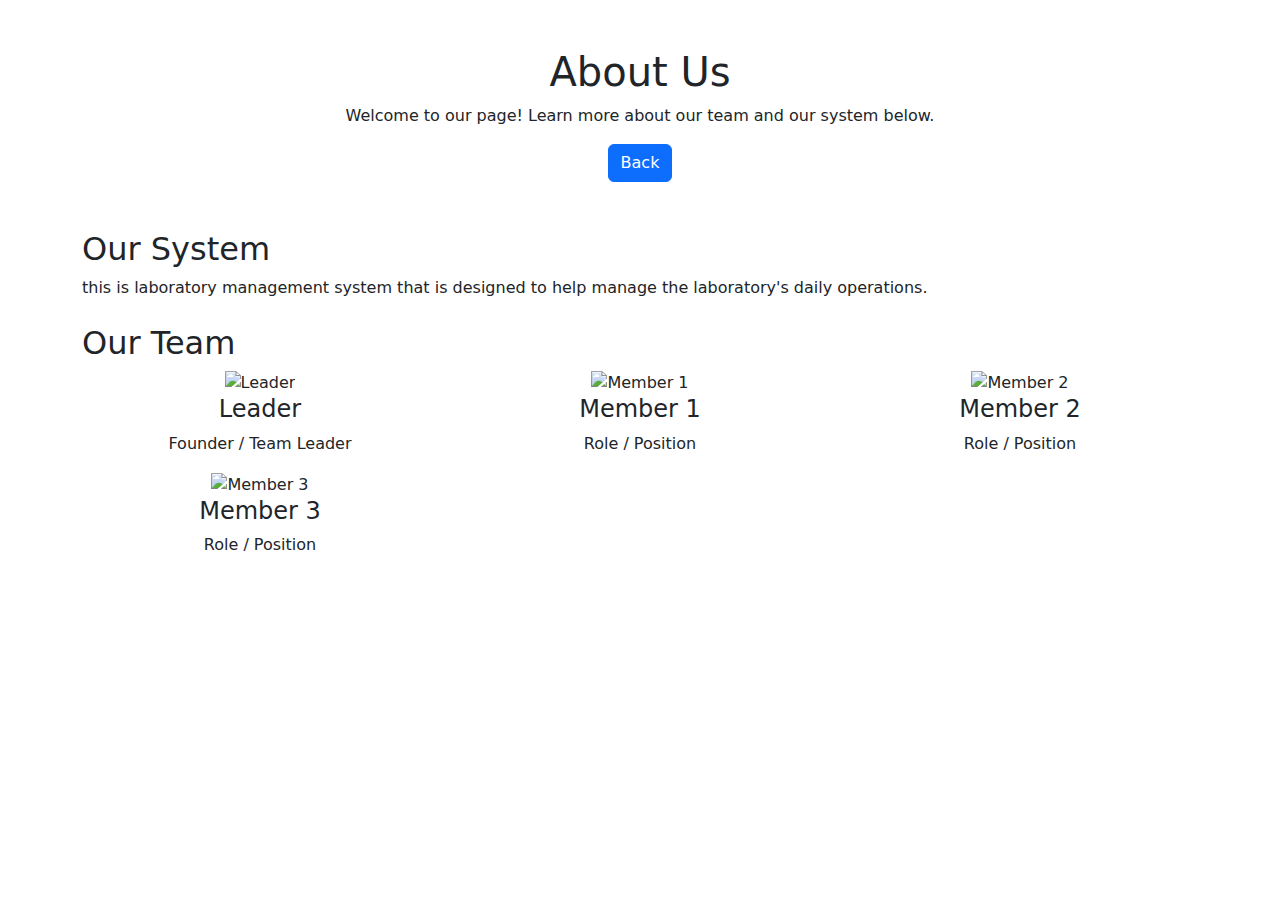
==== HTML/about.html @ 0c60f77a "Update about.html" ====
<!DOCTYPE html>
<html lang="en">
<head>
    <meta charset="UTF-8">
    <meta name="viewport" content="width=device-width, initial-scale=1.0">
    <title>About Us</title>
    <link rel="stylesheet" href="https://cdn.jsdelivr.net/npm/bootstrap@5.3.0/dist/css/bootstrap.min.css">
    <link rel="stylesheet" href="../CSS/about.css">
</head>
<body>
    <div class="container mt-5">
        <h1 class="text-center">About Us</h1>
        <p class="text-center">Welcome to our page! Learn more about our team and our system below.</p>

        <div class="text-center">
            <button id="back" class="btn btn-primary" onclick="window.location.href='index.html'">Back</button>
        </div>

        <!-- Our System Section -->
        <h2 class="mt-5">Our System</h2>
        <p>
            this is laboratory management system that is designed to help manage the laboratory's daily operations.
        </p>

        <!-- Our Team Section -->
        <h2 class="mt-4">Our Team</h2>
        <div class="row">
            <div class="col-md-4 text-center team-member">
                <img src="leader.jpg" alt="Leader">
                <h4>Leader</h4>
                <p>Founder / Team Leader</p>
            </div>
            <div class="col-md-4 text-center team-member">
                <img src="member1.jpg" alt="Member 1">
                <h4>Member 1</h4>
                <p>Role / Position</p>
            </div>
            <div class="col-md-4 text-center team-member">
                <img src="member2.jpg" alt="Member 2">
                <h4>Member 2</h4>
                <p>Role / Position</p>
            </div>
            <div class="col-md-4 text-center team-member">
                <img src="member3.jpg" alt="Member 3">
                <h4>Member 3</h4>
                <p>Role / Position</p>
            </div>
        </div>
    </div>
    <script src="https://cdn.jsdelivr.net/npm/bootstrap@5.3.0/dist/js/bootstrap.bundle.min.js"></script>
</body>
</html>
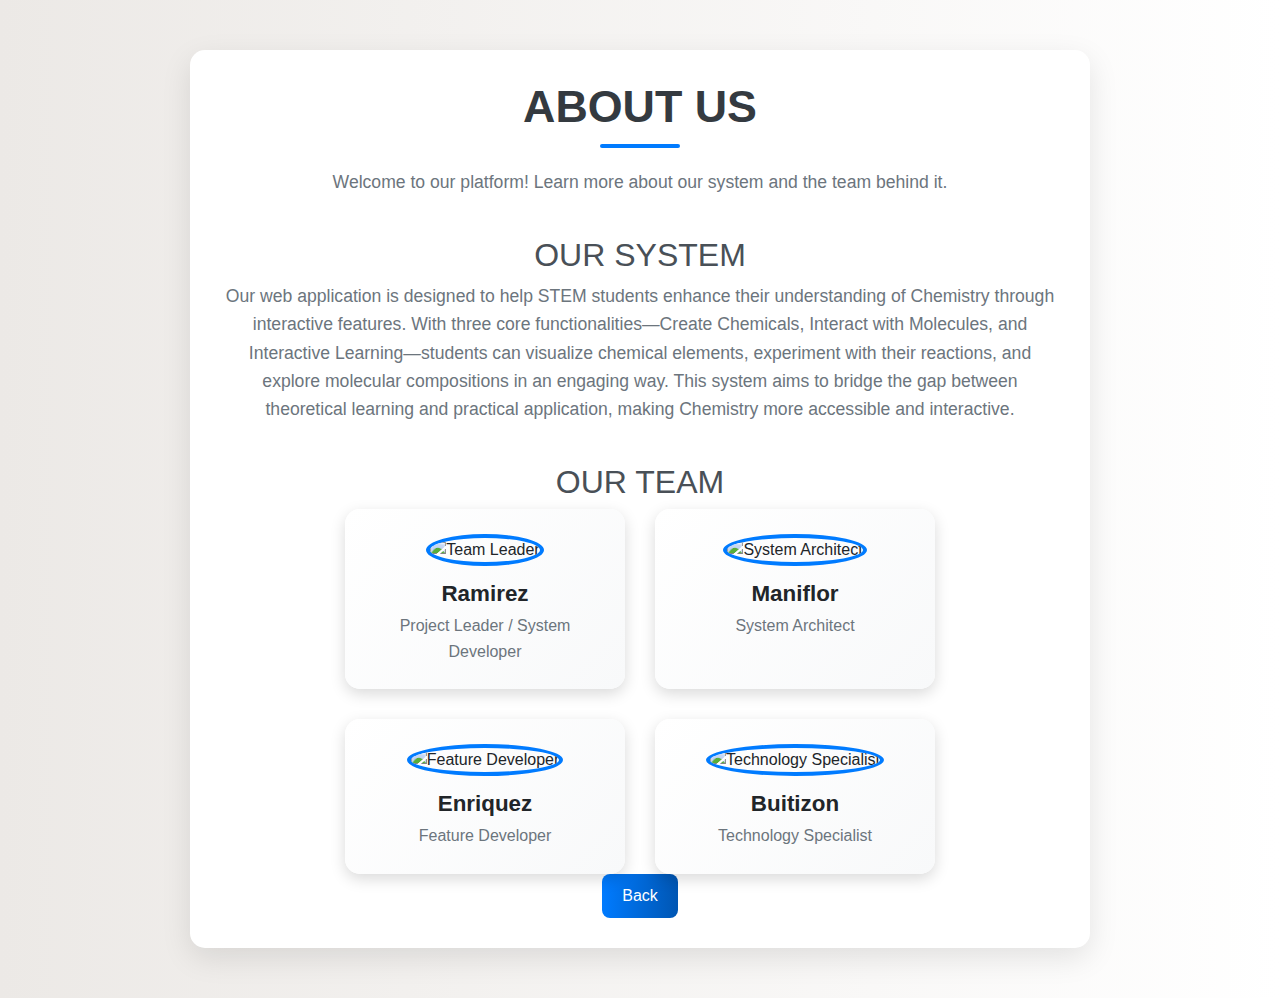
==== commit 068c2ce7: "updated about" ====
--- a/HTML/about.html
+++ b/HTML/about.html
@@ -8,45 +8,42 @@
     <link rel="stylesheet" href="../CSS/about.css">
 </head>
 <body>
-    <div class="container mt-5">
+    <div class="container details">
         <h1 class="text-center">About Us</h1>
-        <p class="text-center">Welcome to our page! Learn more about our team and our system below.</p>
+        <p class="text-center">Welcome to our platform! Learn more about our system and the team behind it.</p>
 
-        <div class="text-center">
-            <button id="back" class="btn btn-primary" onclick="window.location.href='index.html'">Back</button>
-        </div>
-
-        <!-- Our System Section -->
-        <h2 class="mt-5">Our System</h2>
+        <h2 class="details">Our System</h2>
         <p>
-            this is laboratory management system that is designed to help manage the laboratory's daily operations.
+            Our web application is designed to help STEM students enhance their understanding of Chemistry through interactive features. With three core functionalities—Create Chemicals, Interact with Molecules, and Interactive Learning—students can visualize chemical elements, experiment with their reactions, and explore molecular compositions in an engaging way. This system aims to bridge the gap between theoretical learning and practical application, making Chemistry more accessible and interactive.
         </p>
 
-        <!-- Our Team Section -->
-        <h2 class="mt-4">Our Team</h2>
+        <h2 class="details">Our Team</h2>
         <div class="row">
-            <div class="col-md-4 text-center team-member">
-                <img src="leader.jpg" alt="Leader">
-                <h4>Leader</h4>
-                <p>Founder / Team Leader</p>
+            <div class="team-member-info">
+                <img src="https://dummyimage.com/300" alt="Team Leader">
+                <h4>Ramirez</h4>
+                <p>Project Leader / System Developer</p>
             </div>
-            <div class="col-md-4 text-center team-member">
-                <img src="member1.jpg" alt="Member 1">
-                <h4>Member 1</h4>
-                <p>Role / Position</p>
+            <div class="team-member-info">
+                <img src="https://dummyimage.com/300" alt="System Architect">
+                <h4>Maniflor</h4>
+                <p>System Architect</p>
             </div>
-            <div class="col-md-4 text-center team-member">
-                <img src="member2.jpg" alt="Member 2">
-                <h4>Member 2</h4>
-                <p>Role / Position</p>
+            <div class="team-member-info">
+                <img src="https://dummyimage.com/300" alt="Feature Developer">
+                <h4>Enriquez</h4>
+                <p>Feature Developer</p>
             </div>
-            <div class="col-md-4 text-center team-member">
-                <img src="member3.jpg" alt="Member 3">
-                <h4>Member 3</h4>
-                <p>Role / Position</p>
+            <div class="team-member-info">
+                <img src="https://dummyimage.com/300" alt="Technology Specialist">
+                <h4>Buitizon</h4>
+                <p>Technology Specialist</p>
             </div>
+        </div>
+        <div class="text-center details">
+            <button id="back" class="btn btn-primary" onclick="window.location.href='index.html'">Back</button>
         </div>
     </div>
     <script src="https://cdn.jsdelivr.net/npm/bootstrap@5.3.0/dist/js/bootstrap.bundle.min.js"></script>
 </body>
-</html>
+</html>--- a/CSS/about.css
+++ b/CSS/about.css
@@ -0,0 +1,118 @@
+/* General Styles */
+body {
+    font-family: 'Poppins', sans-serif;
+    background: linear-gradient(to right, #ece9e6, #ffffff);
+    margin: 0;
+    padding: 0;
+}
+
+.container {
+    max-width: 900px;
+    margin: 50px auto;
+    background: #ffffff;
+    padding: 30px;
+    border-radius: 15px;
+    box-shadow: 0 10px 30px rgba(0, 0, 0, 0.1);
+    transition: all 0.3s ease-in-out;
+}
+
+h1 {
+    font-size: 2.8rem;
+    font-weight: bold;
+    color: #343a40;
+    text-align: center;
+    text-transform: uppercase;
+    margin-bottom: 20px;
+    position: relative;
+}
+
+h1::after {
+    content: '';
+    display: block;
+    width: 80px;
+    height: 4px;
+    background: #007bff;
+    margin: 10px auto 0;
+    border-radius: 2px;
+}
+
+h2 {
+    font-size: 2rem;
+    color: #495057;
+    margin-top: 40px;
+    text-align: center;
+    text-transform: uppercase;
+}
+
+p {
+    color: #6c757d;
+    font-size: 1.1rem;
+    text-align: center;
+    line-height: 1.6;
+}
+
+/* Team Section */
+.row {
+    display: flex;
+    justify-content: center;
+    gap: 30px;
+    flex-wrap: wrap;
+}
+
+.team-member-info {
+    background: linear-gradient(135deg, #ffffff, #f8f9fa);
+    padding: 25px;
+    border-radius: 15px;
+    box-shadow: 0 5px 15px rgba(0, 0, 0, 0.15);
+    transition: transform 0.3s ease-in-out, box-shadow 0.3s ease-in-out;
+    max-width: 280px;
+    text-align: center;
+    position: relative;
+    overflow: hidden;
+}
+
+.team-member-info:hover {
+    transform: translateY(-10px);
+    box-shadow: 0 10px 25px rgba(0, 0, 0, 0.2);
+}
+
+.team-member-info img {
+    width: 100px;
+    height: 100px;
+    border-radius: 50%;
+    object-fit: cover;
+    border: 4px solid #007bff;
+    margin-bottom: 15px;
+    transition: border-color 0.3s ease-in-out;
+}
+
+.team-member-info:hover img {
+    border-color: #0056b3;
+}
+
+.team-member-info h4 {
+    font-size: 1.4rem;
+    color: #212529;
+    margin-bottom: 5px;
+    font-weight: 600;
+}
+
+.team-member-info p {
+    font-size: 1rem;
+    color: #6c757d;
+    margin: 0;
+}
+
+/* Button Styling */
+.btn-primary {
+    background: linear-gradient(to right, #007bff, #0056b3);
+    border: none;
+    padding: 10px 20px;
+    border-radius: 8px;
+    transition: all 0.3s ease-in-out;
+}
+
+.btn-primary:hover {
+    background: linear-gradient(to right, #0056b3, #00408a);
+    transform: scale(1.05);
+}
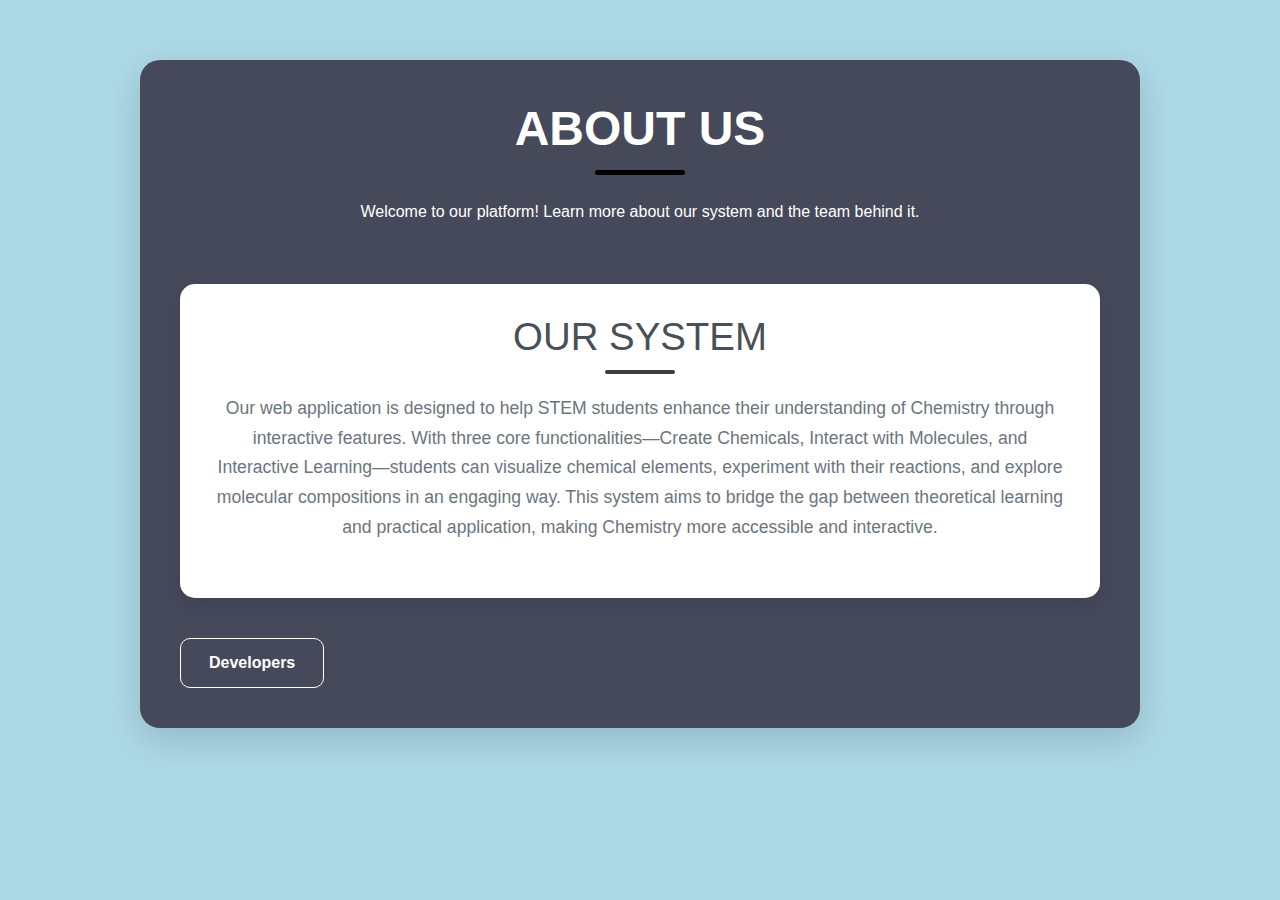
==== commit 54acfd28: "Finish up" ====
--- a/HTML/about.html
+++ b/HTML/about.html
@@ -8,42 +8,59 @@
     <link rel="stylesheet" href="../CSS/about.css">
 </head>
 <body>
-    <div class="container details">
+    <div class="container details" id="aboutSystem">
         <h1 class="text-center">About Us</h1>
         <p class="text-center">Welcome to our platform! Learn more about our system and the team behind it.</p>
 
-        <h2 class="details">Our System</h2>
-        <p>
-            Our web application is designed to help STEM students enhance their understanding of Chemistry through interactive features. With three core functionalities—Create Chemicals, Interact with Molecules, and Interactive Learning—students can visualize chemical elements, experiment with their reactions, and explore molecular compositions in an engaging way. This system aims to bridge the gap between theoretical learning and practical application, making Chemistry more accessible and interactive.
-        </p>
+        <section class="system-section">
+            <h2>Our System</h2>
+            <p>
+                Our web application is designed to help STEM students enhance their understanding of Chemistry through interactive features. 
+                With three core functionalities—Create Chemicals, Interact with Molecules, and Interactive Learning—students can visualize chemical elements, 
+                experiment with their reactions, and explore molecular compositions in an engaging way. This system aims to bridge the gap between theoretical 
+                learning and practical application, making Chemistry more accessible and interactive.
+            </p>
+        </section>
+        <button class="command"id="learn-more" class="btn btn-primary" id="DevButton">Developers</button>
+    </div>
 
-        <h2 class="details">Our Team</h2>
+    <!-- New container for "Our Team" -->
+    <div class="container team-section" class="team-member" style="display: none;" id="aboutTeam">
+        <h2 class="text-center">Our Team</h2>
         <div class="row">
             <div class="team-member-info">
-                <img src="https://dummyimage.com/300" alt="Team Leader">
-                <h4>Ramirez</h4>
-                <p>Project Leader / System Developer</p>
+                <img src="../ChemLabSimulation/images/Jeff.png" alt="Team Leader">
+                <h4>Jeffrey Ramirez</h4>
+                <p>Product Owner</p>
             </div>
             <div class="team-member-info">
-                <img src="https://dummyimage.com/300" alt="System Architect">
-                <h4>Maniflor</h4>
-                <p>System Architect</p>
+                <img src="../ChemLabSimulation/images/Jen.png" alt="System Architect">
+                <h4>Jensha Maniflor</h4>
+                <p>UI/UX Designer</p>
             </div>
             <div class="team-member-info">
-                <img src="https://dummyimage.com/300" alt="Feature Developer">
-                <h4>Enriquez</h4>
-                <p>Feature Developer</p>
+                <img src="../ChemLabSimulation/images/Gab.png" alt="Feature Developer">
+                <h4>Gabriela Enriquez</h4>
+                <p>UI/UX Designer/ System Developer</p>
             </div>
             <div class="team-member-info">
-                <img src="https://dummyimage.com/300" alt="Technology Specialist">
-                <h4>Buitizon</h4>
-                <p>Technology Specialist</p>
+                <img src="../ChemLabSimulation/images/Marc.png" alt="Technology Specialist">
+                <h4>Marc Rainier Buitizon</h4>
+                <p>System Developer</p>
             </div>
         </div>
-        <div class="text-center details">
-            <button id="back" class="btn btn-primary" onclick="window.location.href='index.html'">Back</button>
+
+        <div class="text-center">
+            
+            <button class="command" class="btn btn-primary" id="systemButton">About System</button>
+            <button class="command"class="btn btn-primary" onclick="window.location.href='index.html'">Enter To Laboratory</button>
         </div>
+        
     </div>
-    <script src="https://cdn.jsdelivr.net/npm/bootstrap@5.3.0/dist/js/bootstrap.bundle.min.js"></script>
+
+    
+
+    <script src="../JS/about.js"></script>
+
 </body>
-</html>+</html>
--- a/CSS/about.css
+++ b/CSS/about.css
@@ -1,118 +1,195 @@
-/* General Styles */
 body {
-    font-family: 'Poppins', sans-serif;
-    background: linear-gradient(to right, #ece9e6, #ffffff);
-    margin: 0;
-    padding: 0;
+            font-family: 'Poppins', sans-serif;
+            background: #ADD8E6;
+            margin: 0;
+            padding: 0;
+            overflow: hidden;
+        }
+
+        .container {
+            
+            max-width: 1000px;
+            margin: 60px auto;
+            background: #45495A;
+            color:white;
+            padding: 40px;
+            border-radius: 20px;
+            box-shadow: 0 12px 35px rgba(0, 0, 0, 0.15);
+            transition: all 0.3s ease-in-out;
+            
+            
+        }
+
+        .system-section{
+            background-color: white;
+        }
+
+        h1 {
+            font-size: 3rem;
+            font-weight: 700;
+            color: #ffffff;
+            text-align: center;
+            text-transform: uppercase;
+            margin-bottom: 25px;
+            position: relative;
+        }
+
+        h1::after {
+            content: '';
+            display: block;
+            width: 90px;
+            height: 5px;
+            background: #000000;
+            margin: 12px auto 0;
+            border-radius: 3px;
+        }
+
+        section {
+            margin-top: 60px;
+            padding: 30px;
+            border-radius: 15px;
+            background: #45495A;
+            box-shadow: 0 8px 20px rgba(0, 0, 0, 0.1);
+        }
+
+        section h2 {
+            font-size: 2.4rem;
+            color: #495057;
+            text-align: center;
+            text-transform: uppercase;
+            margin-bottom: 20px;
+            position: relative;
+        }
+
+        section h2::after {
+            content: '';
+            display: block;
+            width: 70px;
+            height: 4px;
+            background: #3b3d3f;
+            margin: 10px auto 0;
+            border-radius: 3px;
+        }
+
+        section p {
+            color: #6c757d;
+            font-size: 1.1rem;
+            text-align: center;
+            line-height: 1.7;
+            max-width: 850px;
+            margin: 0 auto 25px;
+        }
+
+        .team-section {
+            background: linear-gradient(135deg, #45495A);
+        }
+
+        .row {
+            display: flex;
+            justify-content: center;
+            gap: 100px;
+            flex-wrap: wrap;
+            margin-top: 30px;
+        }
+
+        .team-member-info {
+            background: white;
+            padding: 20px 25px;
+            border-radius: 18px;
+            box-shadow: 0 6px 18px rgba(0, 0, 0, 0.12);
+            transition: transform 0.3s ease, box-shadow 0.3s ease;
+            max-width: 250px;
+            text-align: center;
+        }
+
+        .team-member-info:hover {
+            transform: translateY(-12px);
+            box-shadow: 0 14px 28px rgba(0, 0, 0, 0.18);
+        }
+
+        .team-member-info img {
+            width: 110px;
+            height: 110px;
+            border-radius: 50%;
+            object-fit: cover;
+            border: 4px solid #4f5863;
+            margin-bottom: 15px;
+            transition: border-color 0.3s ease;
+        }
+
+        .team-member-info:hover img {
+            border-color: #dbdbdb;
+        }
+
+        .team-member-info h4 {
+            font-size: 1.5rem;
+            color: #212529;
+            margin-bottom: 8px;
+            font-weight: 600;
+        }
+
+        .team-member-info p {
+            font-size: 1rem;
+            color: #6c757d;
+            margin: 0;
+        }
+
+        .btn-primary {
+            background: linear-gradient(to right, #007bff, #0056b3);
+            border: none;
+            padding: 12px 28px;
+            border-radius: 10px;
+            font-size: 1rem;
+            font-weight: 600;
+            transition: all 0.3s ease;
+            margin-top: 40px;
+        }
+
+        .btn-primary:hover {
+            background: linear-gradient(to right, #0056b3, #00408a);
+            transform: scale(1.07);
+        }
+
+        @media (max-width: 576px) {
+            h1 { font-size: 2.2rem; }
+            section h2 { font-size: 1.9rem; }
+            section p { font-size: 1rem; }
+        }
+
+        /* Fade-in and fade-out classes */
+.fade-in {
+    animation: fadeIn 0.5s forwards;
 }
 
-.container {
-    max-width: 900px;
-    margin: 50px auto;
-    background: #ffffff;
-    padding: 30px;
-    border-radius: 15px;
-    box-shadow: 0 10px 30px rgba(0, 0, 0, 0.1);
-    transition: all 0.3s ease-in-out;
+.fade-out {
+    animation: fadeOut 0.5s forwards;
 }
 
-h1 {
-    font-size: 2.8rem;
-    font-weight: bold;
-    color: #343a40;
-    text-align: center;
-    text-transform: uppercase;
-    margin-bottom: 20px;
-    position: relative;
+/* Keyframes for animations */
+@keyframes fadeIn {
+    from { opacity: 0; transform: translateY(20px); }
+    to { opacity: 1; transform: translateY(0); }
 }
 
-h1::after {
-    content: '';
-    display: block;
-    width: 80px;
-    height: 4px;
-    background: #007bff;
-    margin: 10px auto 0;
-    border-radius: 2px;
+@keyframes fadeOut {
+    from { opacity: 1; transform: translateY(0); }
+    to { opacity: 0; transform: translateY(20px); }
 }
 
-h2 {
-    font-size: 2rem;
-    color: #495057;
+.command{
+    background-color: #45495A;
+    border: 1px solid #ffffff;
+    padding: 12px 28px;
+    border-radius: 10px;
+    font-size: 1rem;
+    font-weight: 600;
+    transition: all 0.3s ease;
     margin-top: 40px;
-    text-align: center;
-    text-transform: uppercase;
+    color: white;
+
+}
+.command:hover {
+    background: #212529;
+    transform: scale(1.07);
 }
 
-p {
-    color: #6c757d;
-    font-size: 1.1rem;
-    text-align: center;
-    line-height: 1.6;
-}
-
-/* Team Section */
-.row {
-    display: flex;
-    justify-content: center;
-    gap: 30px;
-    flex-wrap: wrap;
-}
-
-.team-member-info {
-    background: linear-gradient(135deg, #ffffff, #f8f9fa);
-    padding: 25px;
-    border-radius: 15px;
-    box-shadow: 0 5px 15px rgba(0, 0, 0, 0.15);
-    transition: transform 0.3s ease-in-out, box-shadow 0.3s ease-in-out;
-    max-width: 280px;
-    text-align: center;
-    position: relative;
-    overflow: hidden;
-}
-
-.team-member-info:hover {
-    transform: translateY(-10px);
-    box-shadow: 0 10px 25px rgba(0, 0, 0, 0.2);
-}
-
-.team-member-info img {
-    width: 100px;
-    height: 100px;
-    border-radius: 50%;
-    object-fit: cover;
-    border: 4px solid #007bff;
-    margin-bottom: 15px;
-    transition: border-color 0.3s ease-in-out;
-}
-
-.team-member-info:hover img {
-    border-color: #0056b3;
-}
-
-.team-member-info h4 {
-    font-size: 1.4rem;
-    color: #212529;
-    margin-bottom: 5px;
-    font-weight: 600;
-}
-
-.team-member-info p {
-    font-size: 1rem;
-    color: #6c757d;
-    margin: 0;
-}
-
-/* Button Styling */
-.btn-primary {
-    background: linear-gradient(to right, #007bff, #0056b3);
-    border: none;
-    padding: 10px 20px;
-    border-radius: 8px;
-    transition: all 0.3s ease-in-out;
-}
-
-.btn-primary:hover {
-    background: linear-gradient(to right, #0056b3, #00408a);
-    transform: scale(1.05);
-}
